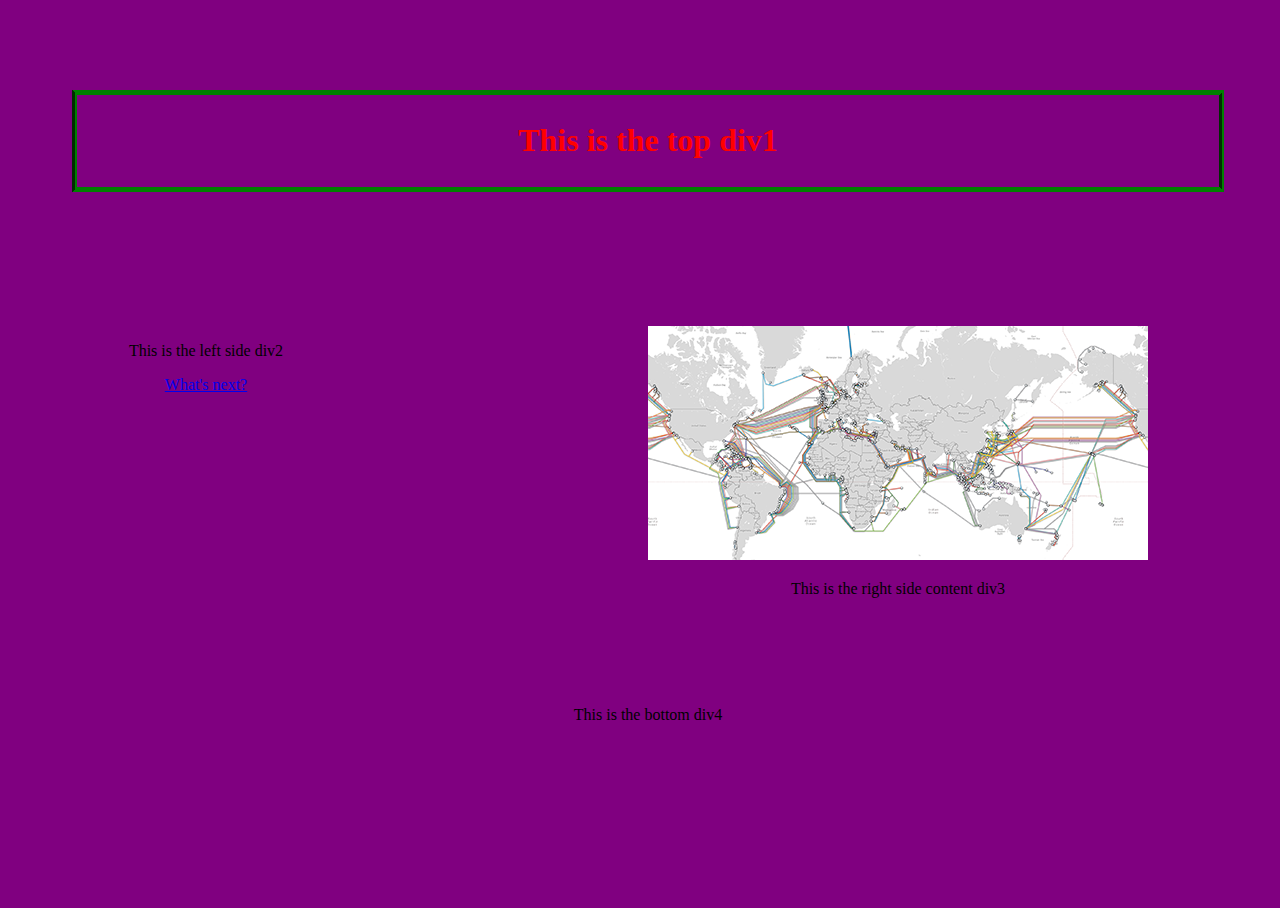
==== index.html @ e5c686af "update 1" ====
<!DOCTYPE html>

<html>

    <head>
        <title>Hello title!</title>
        <link rel="stylesheet" type="text/css" href="css/main.css">
    </head>

    <body>

    <br>

      <div id="div1">
        <h1>This is the top div1</h1>
      </div>

      <div id="div2">
        <p>This is the left side div2</p>
        <p><a href="pagetwo.html">What's next?</a></p>
      </div>

      <div id="div3">
        <img src="images/TheInternet.png">
        <p>This is the right side content div3</p>
      </div>

      <div id="div4">
        <p>This is the bottom div4</p>
      </div>



    </body>

</html>
---- css/main.css ----
/* Ref:  http://www.w3schools.com/css/css_syntax.asp */

body, html {
	height: 100%;
	width: 100%;
}
body { /* General style rules for the body section */
	background-color:purple;
	text-align:center;
}
h1 { /* Matches elements with h3 tag */
	color: red;
}
h2 { /* Matches elements with h3 tag */
	color: pink;
}
h3 { /* Matches elements with h3 tag */
	color: yellow;
}
h4 { /* Matches elements with h3 tag */
	color: blue;
}

#div1 { /* Matches element with id=SimpleDiv */
/*	background-color: gray;*/

	color: hotpink;


	border-style: solid groove;
  border-width: 5px;
	border-color: green;
	margin: 5%;
	padding: 6px;
}

#div2 {
/*	background-color: gold; */
	margin: 5%;
	padding: 6px;
	float: left;
	width: 20%;
}

#div3 {
/*	background-color: red; */
	margin: 5%;
	padding: 6px;
	float: right;
	width: 50%;
}
#div4 {
/*	background-color: orange; */
	margin: 5%;
	padding: 6px;
	clear: both;
}
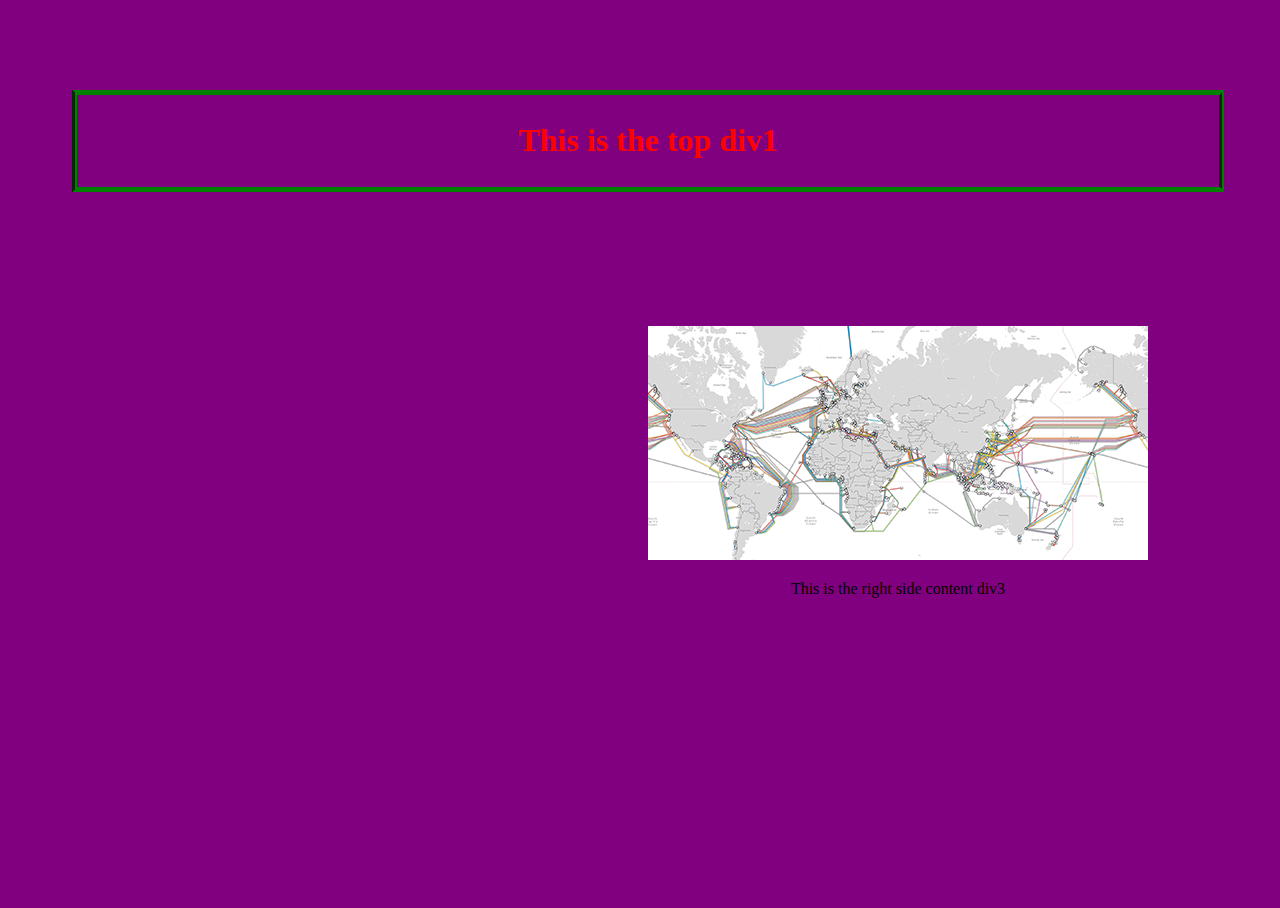
==== commit ba10d9d9: "added individual css" ====
--- a/index.html
+++ b/index.html
@@ -15,19 +15,12 @@
         <h1>This is the top div1</h1>
       </div>
 
-      <div id="div2">
-        <p>This is the left side div2</p>
-        <p><a href="pagetwo.html">What's next?</a></p>
-      </div>
-
       <div id="div3">
         <img src="images/TheInternet.png">
         <p>This is the right side content div3</p>
       </div>
 
-      <div id="div4">
-        <p>This is the bottom div4</p>
-      </div>
+
 
 
 
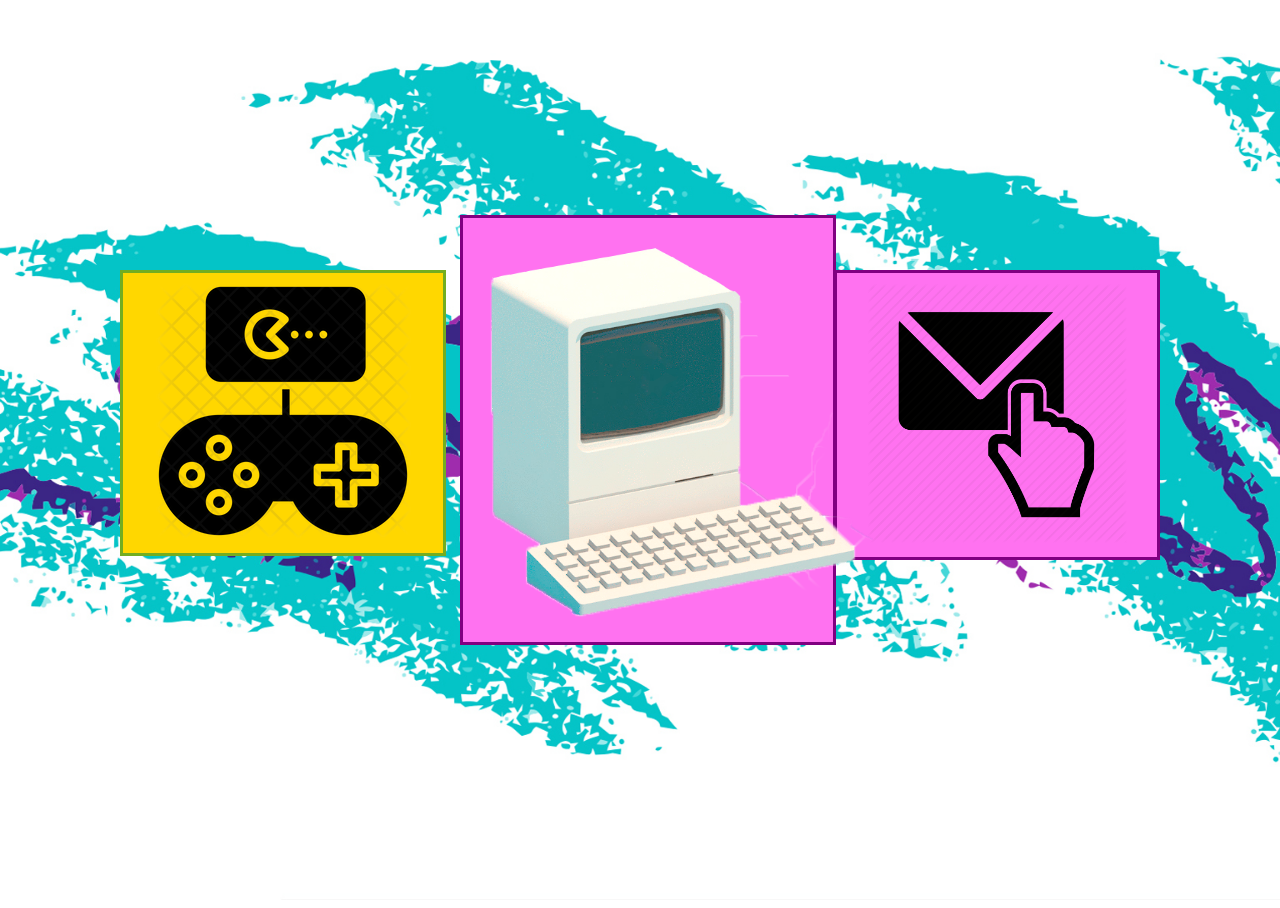
==== commit 15895e9f: "finish both pages" ====
--- a/index.html
+++ b/index.html
@@ -9,16 +9,27 @@
 
     <body>
 
-    <br>
+
 
       <div id="div1">
-        <h1>This is the top div1</h1>
+        <a href="https://chriscanturia.github.io/memeteamsupreme/games/">
+        <img src="/images/game.png">
+      </a>
+      </div>
+
+      <div id="div2">
+        <a href="https://chriscanturia.github.io/memeteamsupreme/mail/">
+        <img src="/images/mail.png" height="260" width="260">
+      </a>
       </div>
 
       <div id="div3">
-        <img src="images/TheInternet.png">
-        <p>This is the right side content div3</p>
+        <a href="https://chriscanturia.github.io/memeteamsupreme/comp/">
+        <img src="/images/comp.png" height="400" width="400">
+      </a>
       </div>
+
+
 
 
 
--- a/css/main.css
+++ b/css/main.css
@@ -5,8 +5,10 @@
 	width: 100%;
 }
 body { /* General style rules for the body section */
-	background-color:purple;
+	background-image: url(/images/back.jpg);
 	text-align:center;
+	background-repeat: no-repeat;
+	background-size: cover;
 }
 h1 { /* Matches elements with h3 tag */
 	color: red;
@@ -24,30 +26,38 @@
 #div1 { /* Matches element with id=SimpleDiv */
 /*	background-color: gray;*/
 
-	color: hotpink;
+  position: absolute;
+  left: 120px;
+  width: 300px;
+  border: 3px solid #73AD21;
+	background-color: gold;
+  padding: 10px;
+	top: 30%;
 
-
-	border-style: solid groove;
-  border-width: 5px;
-	border-color: green;
-	margin: 5%;
-	padding: 6px;
 }
 
 #div2 {
 /*	background-color: gold; */
-	margin: 5%;
-	padding: 6px;
-	float: left;
-	width: 20%;
+position: absolute;
+right: 120px;
+width: 300px;
+border: 3px solid purple;
+background-color: #FF72F0;
+padding: 10px;
+top: 30%;
 }
 
 #div3 {
-/*	background-color: red; */
-	margin: 5%;
-	padding: 6px;
-	float: right;
-	width: 50%;
+	position: relative;
+ 	margin-left: auto;
+	margin-right: auto;
+	width: 350px;
+	border: 3px solid purple;
+	background-color: #FF72F0;
+	padding: 10px;
+	top: 23%
+
+
 }
 #div4 {
 /*	background-color: orange; */
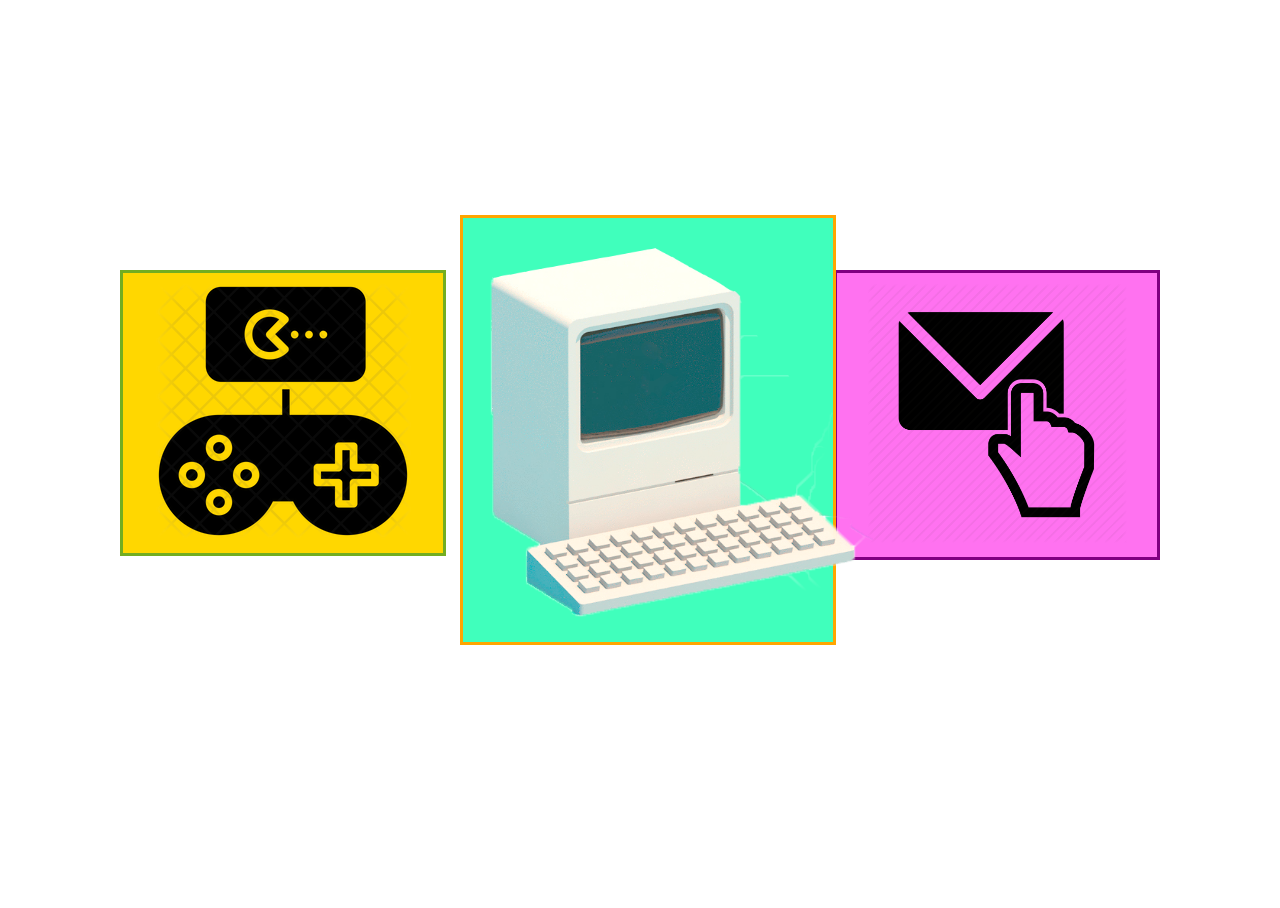
==== commit 8fef6c13: "changed slashes" ====
--- a/index.html
+++ b/index.html
@@ -13,19 +13,19 @@
 
       <div id="div1">
         <a href="https://chriscanturia.github.io/memeteamsupreme/games/">
-        <img src="/images/game.png">
+        <img src="images/game.png">
       </a>
       </div>
 
       <div id="div2">
         <a href="https://chriscanturia.github.io/memeteamsupreme/mail/">
-        <img src="/images/mail.png" height="260" width="260">
+        <img src="images/mail.png" height="260" width="260">
       </a>
       </div>
 
       <div id="div3">
         <a href="https://chriscanturia.github.io/memeteamsupreme/comp/">
-        <img src="/images/comp.png" height="400" width="400">
+        <img src="images/comp.png" height="400" width="400">
       </a>
       </div>
 
--- a/css/main.css
+++ b/css/main.css
@@ -5,7 +5,7 @@
 	width: 100%;
 }
 body { /* General style rules for the body section */
-	background-image: url(/images/back.jpg);
+	background-image: url("images/back.jpg");
 	text-align:center;
 	background-repeat: no-repeat;
 	background-size: cover;
@@ -52,8 +52,8 @@
  	margin-left: auto;
 	margin-right: auto;
 	width: 350px;
-	border: 3px solid purple;
-	background-color: #FF72F0;
+	border: 3px solid orange;
+	background-color: #40FFBC;
 	padding: 10px;
 	top: 23%
 
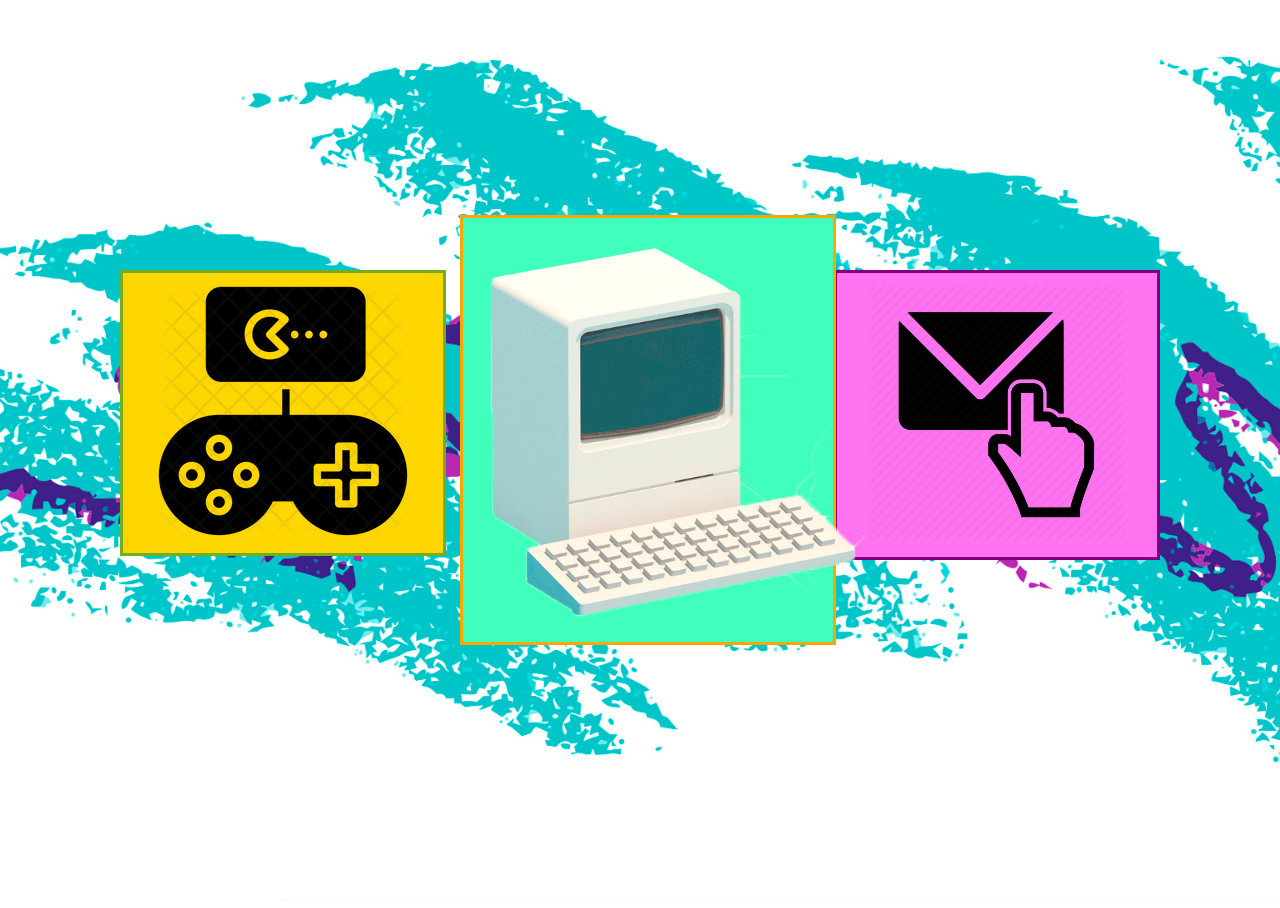
==== commit e5b200d7: "changed href dest" ====
--- a/index.html
+++ b/index.html
@@ -12,19 +12,19 @@
 
 
       <div id="div1">
-        <a href="https://chriscanturia.github.io/memeteamsupreme/games/">
+        <a href="/games">
         <img src="images/game.png">
       </a>
       </div>
 
       <div id="div2">
-        <a href="https://chriscanturia.github.io/memeteamsupreme/mail/">
+        <a href="/mail">
         <img src="images/mail.png" height="260" width="260">
       </a>
       </div>
 
       <div id="div3">
-        <a href="https://chriscanturia.github.io/memeteamsupreme/comp/">
+        <a href="/comp">
         <img src="images/comp.png" height="400" width="400">
       </a>
       </div>
--- a/css/main.css
+++ b/css/main.css
@@ -1,30 +1,28 @@
-/* Ref:  http://www.w3schools.com/css/css_syntax.asp */
 
 body, html {
 	height: 100%;
 	width: 100%;
 }
-body { /* General style rules for the body section */
-	background-image: url("images/back.jpg");
+body {
+	background-image: url("/images/back.png");
 	text-align:center;
 	background-repeat: no-repeat;
 	background-size: cover;
 }
-h1 { /* Matches elements with h3 tag */
+h1 {
 	color: red;
 }
-h2 { /* Matches elements with h3 tag */
+h2 {
 	color: pink;
 }
-h3 { /* Matches elements with h3 tag */
+h3 {
 	color: yellow;
 }
-h4 { /* Matches elements with h3 tag */
+h4 {
 	color: blue;
 }
 
-#div1 { /* Matches element with id=SimpleDiv */
-/*	background-color: gray;*/
+#div1 {
 
   position: absolute;
   left: 120px;
@@ -37,7 +35,6 @@
 }
 
 #div2 {
-/*	background-color: gold; */
 position: absolute;
 right: 120px;
 width: 300px;
@@ -60,7 +57,6 @@
 
 }
 #div4 {
-/*	background-color: orange; */
 	margin: 5%;
 	padding: 6px;
 	clear: both;
